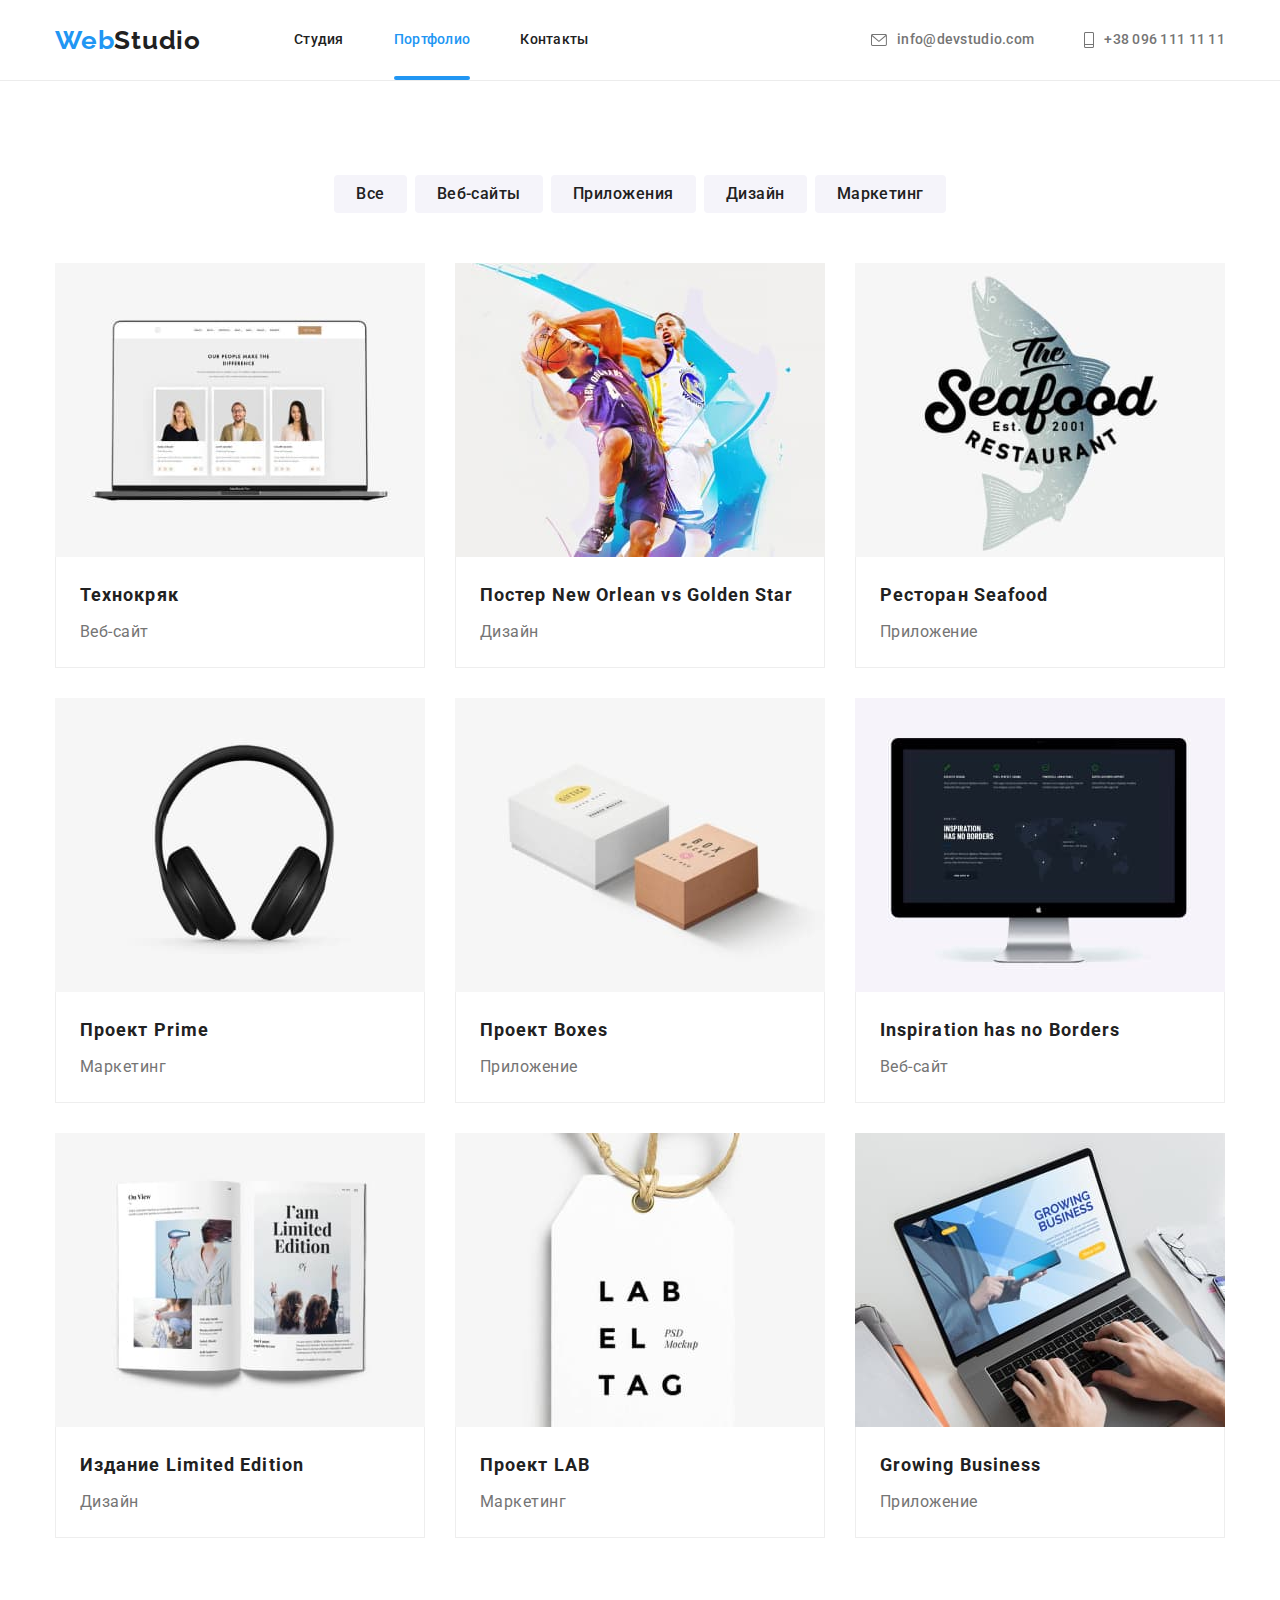
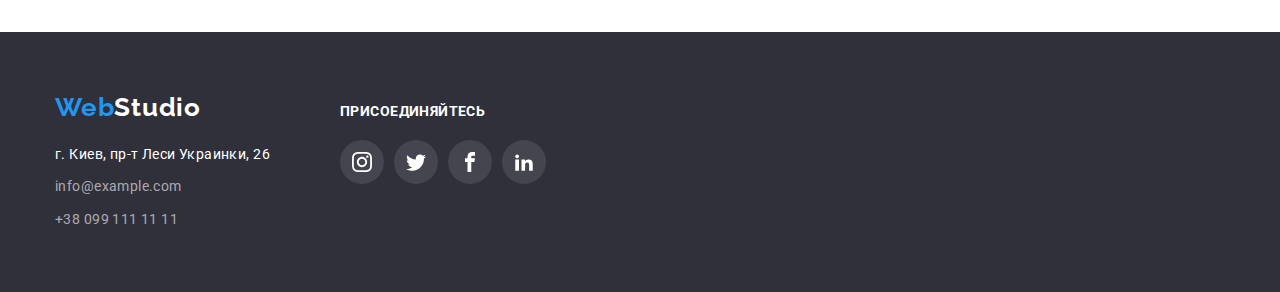
==== portfolio.html @ 9d71074f "hw6" ====
<!DOCTYPE html>
<html lang="ru">
<head>
    <meta charset="UTF-8">
    <meta http-equiv="X-UA-Compatible" content="IE=edge">
    <meta name="viewport" content="width=device-width, initial-scale=1.0">
    <link rel="preconnect" href="https://fonts.googleapis.com">
    <link rel="preconnect" href="https://fonts.gstatic.com" crossorigin>
    <link rel="stylesheet" href="https://fonts.googleapis.com/css2?family=Raleway:wght@700&family=Roboto:wght@400;500;700;900&display=swap">
    <link rel="stylesheet" href="https://cdnjs.cloudflare.com/ajax/libs/modern-normalize/1.0.0/modern-normalize.min.css" />
    <link rel="stylesheet" href="./css/styles.css">
    <title>Portfolio</title>
</head>
<body>
    <header>
        <div class="container header">
            <nav class="navigation">
                <a class="logo-header link" href="./index.html" lang="en"><span class="blue-part-logo">Web</span>Studio</a>
                <ul class="navigation-list list">
                    <li class="navigation-item"><a class="navigation-link link" href="./index.html">Студия</a></li>
                    <li class="navigation-item"><a class="navigation-link link active" href="./portfolio.html">Портфолио</a></li>
                    <li class="navigation-item"><a class="navigation-link link" href="">Контакты</a></li>
                </ul>
            </nav>
            <ul class="contacts list">
                <li class="contacts-item mail">
                    <a class="contacts-link link" href="mailto:info@devstudio.com">
                        <svg class="contacts-icon-mail contacts-icon">
                            <use href="./images/icon/symbol-defs.svg#icon-envelope"></use>
                        </svg>info@devstudio.com</a>
                </li>
                <li class="contacts-item telef">
                    <a class="contacts-link link" href="tel:+380961111111">
                        <svg class="contacts-icon-telef contacts-icon">
                            <use href="./images/icon/symbol-defs.svg#icon-telephone"></use>
                        </svg>+38 096 111 11 11</a>
                </li>
            </ul>
        </div>
    </header>
    <main>
        <section class="section">
            <div class="container">
                <h1 hidden>Наши роботы</h1>
                <ul class="filter list">
                    <li class="filter-item"><button class="btn-portfolio current" type="button">Все</button></li>
                    <li class="filter-item"><button class="btn-portfolio" type="button">Веб-сайты</button></li>
                    <li class="filter-item"><button class="btn-portfolio" type="button">Приложения</button></li>
                    <li class="filter-item"><button class="btn-portfolio" type="button">Дизайн</button></li>
                    <li class="filter-item"><button class="btn-portfolio" type="button">Маркетинг</button></li>
                </ul>
                <ul class="projects list">
                    <li  class="project-item">
                        <a class="project-link link" href="">
                            <div class="project-item-hover">
                                <img src="./images/portfolio/img.jpg" alt="Сайт на ноутбуке" width="368" height="294">
                                <p class="project-item-description">Технокряк это современная площадка распространения коронавируса. Компании используют эту платформу для цифрового
                                шпионажа и атак на защищённые сервера конкурентов.</p>
                            </div>
                            <div class="project-item-div">
                                <h2 class="projects-title">Технокряк</h2>
                                <p  class="projects-text">Веб-сайт</p>
                            </div>
                        </a>
                    </li>
                    <li class="project-item">
                        <a class="project-link link" href="">
                            <div class="project-item-hover">
                                <img src="./images/portfolio/img1.jpg" alt="Постер о баскетболе" width="368" height="294">
                                <p class="project-item-description">Технокряк это современная площадка распространения коронавируса. Компании используют
                                    эту платформу для цифрового
                                    шпионажа и атак на защищённые сервера конкурентов.</p>
                            </div>
                            <div class="project-item-div">
                                <h2 class="projects-title">Постер <span lang="en">New Orlean vs Golden Star</span></h2>
                                <p class="projects-text">Дизайн</p>
                            </div>
                        </a>
                    </li>
                    <li class="project-item">
                        <a class="project-link link" href="">
                            <div class="project-item-hover">
                                <img src="./images/portfolio/img2.jpg" alt="Лого ресторана" width="368" height="294">
                                <p class="project-item-description">Технокряк это современная площадка распространения коронавируса. Компании используют
                                    эту платформу для цифрового
                                    шпионажа и атак на защищённые сервера конкурентов.</p>
                            </div>
                            <div class="project-item-div">
                                <h2 class="projects-title">Ресторан <span lang="en">Seafood</span></h2>
                                <p class="projects-text">Приложение</p>
                            </div>
                        </a>
                    </li>
                    <li class="project-item">
                        <a class="project-link link" href="">
                            <div class="project-item-hover">
                                <img src="./images/portfolio/img3.jpg" alt="Наушники" width="368" height="294">
                                <p class="project-item-description">Технокряк это современная площадка распространения коронавируса. Компании используют
                                    эту платформу для цифрового
                                    шпионажа и атак на защищённые сервера конкурентов.</p>
                            </div>
                            <div class="project-item-div">
                                <h2 class="projects-title">Проект <span lang="en">Prime</span></h2>
                                <p class="projects-text">Маркетинг</p>
                            </div>
                        </a>
                    </li>
                    <li class="project-item">
                        <a class="project-link link" href="">
                            <div class="project-item-hover">
                                <img src="./images/portfolio/img4.jpg" alt="Коробки" width="368" height="294">
                                <p class="project-item-description">Технокряк это современная площадка распространения коронавируса. Компании используют
                                    эту платформу для цифрового
                                    шпионажа и атак на защищённые сервера конкурентов.</p>
                            </div>
                            <div class="project-item-div">
                                <h2 class="projects-title">Проект <span lang="en">Boxes</span></h2>
                                <p class="projects-text">Приложение</p>
                            </div>
                        </a>
                    </li>
                    <li class="project-item">
                        <a class="project-link link" href="">
                            <div class="project-item-hover">
                                <img src="./images/portfolio/img5.jpg" alt="Макбук" width="368" height="294">
                                <p class="project-item-description">Технокряк это современная площадка распространения коронавируса. Компании используют
                                    эту платформу для цифрового
                                    шпионажа и атак на защищённые сервера конкурентов.</p>
                            </div>
                            <div class="project-item-div">
                                <h2 class="projects-title" lang="en">Inspiration has no Borders</h2>
                                <p class="projects-text">Веб-сайт</p>
                            </div>
                        </a>
                    </li>
                    <li class="project-item project-item-with">
                        <a class="project-link link" href="">
                            <div class="project-item-hover">
                                <img src="./images/portfolio/img6.jpg" alt="Книга" width="368" height="294">
                                <p class="project-item-description">Технокряк это современная площадка распространения коронавируса. Компании используют
                                    эту платформу для цифрового
                                    шпионажа и атак на защищённые сервера конкурентов.</p>
                            </div>
                            <div class="project-item-div">
                                <h2 class="projects-title">Издание <span lang="en">Limited Edition</span></h2>
                                <p class="projects-text">Дизайн</p>
                            </div>
                        </a>
                    </li>
                    <li class="project-item project-item-with">
                        <a class="project-link link" href="">
                            <div class="project-item-hover">
                                <img src="./images/portfolio/img7.jpg" alt="Бирка" width="368" height="294">
                                <p class="project-item-description">Технокряк это современная площадка распространения коронавируса. Компании используют
                                    эту платформу для цифрового
                                    шпионажа и атак на защищённые сервера конкурентов.</p>
                            </div>
                            <div class="project-item-div">
                                <h2 class="projects-title">Проект <span lang="en">LAB</span></h2>
                                <p class="projects-text">Маркетинг</p>
                            </div>
                        </a>
                    </li>
                    <li class="project-item project-item-with">
                        <a class="project-link link" href="">
                            <div class="project-item-hover">
                                <img src="./images/portfolio/img8.jpg" alt="Приложение на ноутбуке" width="370" height="294">
                                <p class="project-item-description">Технокряк это современная площадка распространения коронавируса. Компании используют
                                    эту платформу для цифрового
                                    шпионажа и атак на защищённые сервера конкурентов.</p>
                            </div>
                            <div class="project-item-div">
                                <h2 class="projects-title" lang="en">Growing Business</h2>
                                <p class="projects-text">Приложение</p>
                            </div>
                        </a>
                    </li>
                </ul>
            </div>
        </section>
    </main>
    <footer class="footer">
        <div class="container footer-container">
            <div>
                <a class="logo-footer link" href="./index.html" lang="en"><span class="blue-part-logo">Web</span>Studio</a>
                <address>
                    <ul class="footer-list list">
                        <li class="footer-list-item">
                            <a class="maps link" href="https://goo.gl/maps/4jhVGRW3gbDR4ZDe9" target="_blank"
                                rel="noopener noreferrer">г. Киев, пр-т Леси Украинки, 26</a>
                        </li>
                        <li class="footer-list-item footer-contacts-item">
                            <a class="footer-contacts-link link" href="mailto:info@example.com">info@example.com</a>
                        </li>
                        <li class="footer-list-item footer-contacts-item">
                            <a class="footer-contacts-link link" href="tel:+380991111111">+38 099 111 11 11</a>
                        </li>
                    </ul>
                </address>
            </div>
            <div class="right-side-footer">
                <p class="text-footer">присоединяйтесь</p>
                <ul class="socials-list footer-social-list list">
                    <li class="socials-icon-list footer-social-list-item">
                        <a href="" class="socials-link footer-socials-link">
                            <svg class="socials-icon socials-icon-footer instagram">
                                <use href="./images/icon/symbol-defs.svg#icon-instagram"></use>
                            </svg>
                        </a>
                    </li>
                    <li class="socials-icon-list footer-social-list-item">
                        <a href="" class="socials-link footer-socials-link">
                            <svg class="socials-icon socials-icon-footer twitter">
                                <use href="./images/icon/symbol-defs.svg#icon-twitter"></use>
                            </svg>
                        </a>
                    </li>
                    <li class="socials-icon-list footer-social-list-item">
                        <a href="" class="socials-link footer-socials-link">
                            <svg class="socials-icon socials-icon-footer facebook">
                                <use href="./images/icon/symbol-defs.svg#icon-facebook"></use>
                            </svg>
                        </a>
                    </li>
                    <li class="socials-icon-list footer-social-list-item">
                        <a href="" class="socials-link footer-socials-link">
                            <svg class="socials-icon socials-icon-footer linkedin">
                                <use href="./images/icon/symbol-defs.svg#icon-linkedin"></use>
                            </svg>
                        </a>
                    </li>
                </ul>
            </div>
        </div>
    </footer>
</body>
</html>
---- css/styles.css ----
:root {
  --primary-title-color: #ffffff;
  --secondary-title-color: #212121;
  --hover-color: #2196f3;
  --main-text-color: #757575;
}
body {
  font-family: 'Roboto', sans-serif;
  background-color: #fff;
}
.link {
  text-decoration: none;
}
.list {
  list-style-type: none;
}

p,
h1,
h2,
h3,
h4,
h5,
h6 {
  margin-top: 0;
  margin-bottom: 0;
}

ul {
  margin-top: 0;
  margin-bottom: 0;
  padding-left: 0;
}

.container {
  width: 1200px;
  padding-left: 15px;
  padding-right: 15px;
  margin: 0 auto;
}

img {
  display: block;
  width: 100%;
  height: auto;
}

.section {
  padding-top: 94px;
  padding-bottom: 94px;
}

/*------------Header------------*/

header .container {
  display: flex;
  align-items: center;
}

.navigation {
  display: flex;
  align-items: center;
}

.navigation-list {
  display: flex;
}

.contacts {
  margin-left: auto;
  display: flex;
}

.mail {
  margin-right: 50px;
}

.contacts-item {
  display: flex;
}

.contacts-icon-mail {
  fill: #757575;
  margin-right: 10px;
}

.contacts-icon-telef {
  fill: #757575;
  margin-right: 10px;
}

.header {
  display: flex;
}

.navigation-item:not(:last-child) {
  margin-right: 50px;
}

.active::after {
  content: '';
  height: 4px;
  width: 100%;
  background: #2196f3;
  border-radius: 2px;
  display: block;
  position: absolute;
  bottom: 0;
}
.logo-header {
  margin-right: 93px;
}

.navigation-link {
  padding-top: 32px;
  padding-bottom: 32px;
  font-weight: 500;
  font-size: 14px;
  line-height: 1.14;
  letter-spacing: 0.02em;
  color: #212121;
  display: block;
  transition-property: fill, color;
  transition-duration: 250ms;
  transition-timing-function: cubic-bezier(0.4, 0, 0.2, 1);
  position: relative;
}

.contacts-link {
  font-weight: 500;
  font-size: 14px;
  line-height: 1.14;
  letter-spacing: 0.02em;
  color: #757575;
  align-items: center;
}

.contacts-link {
  text-align: center;
  display: flex;
  transition-property: color;
  transition-duration: 250ms;
  transition-timing-function: cubic-bezier(0.4, 0, 0.2, 1);
}

.contacts-link:hover,
.contacts-link:focus {
  color: #2196f3;
}

.contacts-icon-mail {
  width: 16px;
  height: 12px;
}

.contacts-icon-telef {
  width: 10px;
  height: 16px;
}

.contacts-icon {
  transition-property: fill;
  transition-duration: 250ms;
  transition-timing-function: cubic-bezier(0.4, 0, 0.2, 1);
}

.contacts-link:hover .contacts-icon,
.contacts-link:focus .contacts-icon {
  fill: #2196f3;
}

.navigation-link:focus,
.navigation-link:hover {
  fill: #2196f3;
  color: #2196f3;
}

.logo-header {
  font-family: 'Raleway', sans-serif;
  font-weight: 700;
  font-size: 26px;
  line-height: 1.19;
  letter-spacing: 0.03em;
  color: #212121;
  transition-property: transform;
  transition-duration: 100ms;
  transition-timing-function: linear;
}

.logo-header .blue-part-logo {
  color: #2196f3;
}

.logo-header:hover,
.logo-header:focus {
  transform: scale(1.1);
}

.active {
  color: #2196f3;
}

/*----------------------------------------Studio--------------------------------------*/

/*----------------Hero---------------*/

.hero {
  background-image: linear-gradient(rgba(47, 48, 58, 0.4), rgba(47, 48, 58, 0.4)),
    url(../images/studio/hero-bg.jpg);
  padding-bottom: 200px;
  padding-top: 200px;
  text-align: center;
  background-size: cover;
  background-position: center;
  background-repeat: no-repeat;
}

.hero-title {
  text-align: center;
  margin-bottom: 30px;
  font-weight: 900;
  font-size: 44px;
  line-height: 1.36;
  text-align: center;
  letter-spacing: 0.06em;
  text-transform: uppercase;
  color: var(--primary-title-color);
}

.hero-btn:hover,
.hero-btn:focus {
  cursor: pointer;
  background-color: #188ce8;
}

.hero-btn {
  font-weight: 700;
  font-size: 16px;
  line-height: 1.87;
  text-align: center;
  letter-spacing: 0.06em;
  color: #ffffff;
  background: #2196f3;
  border: transparent;
  border-radius: 4px;
  padding-top: 10px;
  padding-bottom: 10px;
  padding-left: 32px;
  padding-right: 32px;
  transition-property: background-color;
  transition-duration: 250ms;
  transition-timing-function: cubic-bezier(0.4, 0, 0.2, 1);
}

/*-------------------Benefits--------------*/

.benefits-title {
  display: none;
}

.benefits-list-item {
  width: 270px;
}

.benefits-list-item:not(:last-child) {
  margin-right: 30px;
}

.benefits-list {
  display: flex;
}

.benefits-list-title {
  margin-bottom: 10px;
  font-weight: 700;
  font-size: 14px;
  line-height: 1.14;
  letter-spacing: 0.03em;
  text-transform: uppercase;
  color: var(--secondary-title-color);
}

.benefits-list-text {
  font-weight: 400;
  font-size: 14px;
  line-height: 1.71;
  letter-spacing: 0.03em;
  color: var(--main-text-color);
}

.icon-benefit {
  margin-top: 25px;
  width: 65px;
  height: 70px;
}

.icons-list {
  margin-bottom: 30px;
}

.icon-item {
  border-radius: 4px;
  fill: #212121;
  text-align: center;
  background-color: #f5f4fa;
  width: 270px;
  height: 120px;
}

.benefits-icon-div {
  display: flex;
  justify-content: center;
  width: 270px;
  height: 120px;
  background-color: #f5f4fa;
  border-radius: 4px;
  margin-bottom: 30px;
}
/*-----------------Gallery----------------*/
.works {
  padding-top: 0;
}

.gallery-list {
  display: flex;
}

.gallery-list-item:not(:last-child) {
  margin-right: 30px;
}

.gallery-title {
  margin-bottom: 50px;
  font-weight: 700;
  font-size: 36px;
  line-height: 1.17;
  text-align: center;
  letter-spacing: 0.03em;
  color: var(--secondary-title-color);
}

.gallery-list-item {
  position: relative;
}

.gallery-text {
  position: absolute;
  bottom: 0;
  left: 0;
  padding-top: 27px;
  padding-bottom: 27px;
  padding-left: 82px;
  padding-right: 82px;
  background-color: rgba(47, 48, 58, 0.8);
  width: 100%;
  font-weight: bold;
  font-size: 14px;
  line-height: 1.14;
  letter-spacing: 0.03em;
  text-transform: uppercase;
  color: #ffffff;
}

/*---------------------Team-------------------*/
.team {
  background-color: #f5f4fa;
}

.team-list {
  display: flex;
}

.team-list-item {
  background: #ffffff;
  box-shadow: 0px 1px 3px rgba(0, 0, 0, 0.12), 0px 1px 1px rgba(0, 0, 0, 0.14),
    0px 2px 1px rgba(0, 0, 0, 0.2);
  border-radius: 0px 0px 4px 4px;
}

.team-list-item:not(:last-child) {
  margin-right: 30px;
}

.team-title {
  margin-bottom: 50px;
  font-weight: 700;
  font-size: 36px;
  line-height: 1.17;
  text-align: center;
  letter-spacing: 0.03em;
  color: var(--secondary-title-color);
}

.team-list-title {
  margin-bottom: 10px;
  font-weight: 500;
  font-size: 16px;
  line-height: 1.19;
  text-align: center;
  letter-spacing: 0.03em;
  color: var(--secondary-title-color);
}

.team-list-text {
  font-weight: 400;
  font-size: 16px;
  line-height: 1.19;
  text-align: center;
  letter-spacing: 0.03em;
  color: var(--main-text-color);
}

.team-list-cont {
  padding-top: 30px;
  padding-bottom: 30px;
}

.socials-icon {
  fill: #afb1b8;
  width: 20px;
  height: 20px;
  transition-property: fill;
  transition-duration: 250ms;
  transition-timing-function: cubic-bezier(0.4, 0, 0.2, 1);
}

.socials-list {
  justify-content: center;
  margin-top: 16px;
  display: flex;
}

.socials-link {
  display: flex;
  height: 44px;
  width: 44px;
  border-radius: 50%;
  background-color: #fff;
  align-items: center;
  justify-content: center;

  transition-property: background-color;
  transition-duration: 250ms;
  transition-timing-function: cubic-bezier(0.4, 0, 0.2, 1);
}

.socials-link:hover,
.socials-link:focus {
  background-color: #2196f3;
}

.socials-link:hover .socials-icon,
.socials-link:focus .socials-icon {
  fill: #fff;
}

.socials-icon-list:not(:last-child) {
  margin-right: 10px;
}

/*----------------------------Clients----------------*/

.clients-title {
  font-weight: 700;
  font-size: 36px;
  line-height: 1.17;
  text-align: center;
  letter-spacing: 0.03em;
}

.clients-list {
  margin-top: 50px;
  display: flex;
}

.clients-link {
  height: 92px;
  width: 170px;
  border: 1px solid #afb1b8;
  border-radius: 4px;
  display: flex;
  align-items: center;
  justify-content: center;
  transition-property: border;
  transition-duration: 250ms;
  transition-timing-function: cubic-bezier(0.4, 0, 0.2, 1);
}

.clients-icon {
  display: block;
  fill: #afb1b8;
  width: 106px;
  height: 60px;
  transition-property: fill;
  transition-duration: 250ms;
  transition-timing-function: cubic-bezier(0.4, 0, 0.2, 1);
}

.clients-link:hover,
.clients-link:focus {
  border: 1px solid #2196f3;
}

.clients-link:hover .clients-icon,
.clients-link:focus .clients-icon {
  fill: #2196f3;
}

.clients-list-item:not(:last-child) {
  margin-right: 30px;
}

/*--------------------------------------------------------Portfolio---------------------------------------------*/

header {
  border-bottom: 1px solid #ececec;
}

/*---------------Projects list------------------*/

.filter {
  display: flex;
  justify-content: center;
}

.filter-item:not(:last-child) {
  margin-right: 8px;
}

.projects {
  display: flex;
  flex-wrap: wrap;
  margin-top: 50px;
}

.project-item {
  margin-right: 30px;
  margin-bottom: 30px;
}

.project-item:nth-child(3n) {
  margin-right: 0px;
}

.project-link {
  display: block;
  transition-property: box-shadow;
  transition-duration: 250ms;
  transition-timing-function: cubic-bezier(0.4, 0, 0.2, 1);
}

.project-link:hover,
.project-link:focus {
  box-shadow: 0px 1px 1px rgba(0, 0, 0, 0.12), 0px 4px 4px rgba(0, 0, 0, 0.06),
    1px 4px 6px rgba(0, 0, 0, 0.16);
}

.project-item-with {
  margin-bottom: 0;
}

.project-item-div {
  padding-top: 20px;
  padding-bottom: 20px;
  padding-left: 24px;
  border-left: 1px solid #eeeeee;
  border-bottom: 1px solid #eeeeee;
  border-right: 1px solid #eeeeee;
}

.projects-title {
  margin-bottom: 4px;
  font-weight: 700;
  font-size: 18px;
  line-height: 2;
  letter-spacing: 0.06em;
  color: var(--secondary-title-color);
}

.projects-text {
  font-weight: 400;
  font-size: 16px;
  line-height: 1.87;
  letter-spacing: 0.03em;
  color: var(--main-text-color);
}

.btn-portfolio {
  font-weight: 500;
  font-size: 16px;
  line-height: 1.62;
  text-align: center;
  letter-spacing: 0.03em;
  color: #212121;
  background: #f5f4fa;
  border-radius: 4px;
  padding-top: 6px;
  padding-bottom: 6px;
  padding-left: 22px;
  padding-right: 22px;
  border: transparent;
  transition-property: background-color, color, transform;
  transition-duration: 250ms;
  transition-timing-function: cubic-bezier(0.4, 0, 0.2, 1);
}

.btn-portfolio:hover,
.btn-portfolio:focus,
.btn-portfolio:active {
  box-shadow: 0px 3px 1px rgba(0, 0, 0, 0.1), 0px 1px 2px rgba(0, 0, 0, 0.08),
    0px 2px 2px rgba(0, 0, 0, 0.12);
  background-color: #2196f3;
  color: #fff;
  cursor: pointer;
  transform: scale(1.05);
}

.project-item-hover {
  position: relative;
  overflow: hidden;
}

.project-item-description {
  position: absolute;
  top: 0;
  left: 0;
  height: 100%;
  padding-top: 63px;
  padding-bottom: 63px;
  padding-left: 24px;
  padding-right: 24px;
  color: #fff;
  font-size: 18px;
  line-height: 1.56;
  letter-spacing: 0.03em;
  background-color: rgba(33, 150, 243, 0.9);
  transform: translateY(100%);
  transition-property: transform;
  transition-duration: 250ms;
  transition-timing-function: cubic-bezier(0.4, 0, 0.2, 1);
}

.project-item:hover .project-item-description {
  transform: translateY(0%);
}

/*--------------Footer--------------*/

address {
  font-style: normal;
}

.footer {
  padding-top: 60px;
  padding-bottom: 60px;
  background-color: #2f303a;
}

.footer-list-item:not(:last-child) {
  margin-bottom: 9px;
}

.logo-footer {
  display: inline-block;
  margin-bottom: 20px;
  font-family: 'Raleway', sans-serif;
  font-weight: 700;
  font-size: 26px;
  line-height: 1.19;
  letter-spacing: 0.03em;
  color: #fff;
  transition-property: transform;
  transition-duration: 100ms;
  transition-timing-function: linear;
}

.logo-footer:hover,
.logo-footer:focus {
  transform: scale(1.1);
}

.logo-footer .blue-part-logo {
  color: #2196f3;
}

.maps {
  margin-top: 20px;
  font-family: Roboto;
  font-weight: 400;
  font-size: 14px;
  line-height: 1.71;
  letter-spacing: 0.03em;
  color: #ffffff;
}

.footer-contacts-link {
  font-weight: 400;
  font-size: 14px;
  line-height: 1.71;
  letter-spacing: 0.03em;
  color: rgba(255, 255, 255, 0.6);
}

.text-footer {
  font-weight: 700;
  font-size: 14px;
  line-height: 1.14;
  letter-spacing: 0.03em;
  text-transform: uppercase;
  color: #ffffff;
}

.footer-socials-link {
  background-color: rgba(255, 255, 255, 0.1);
  transition-property: background-color;
  transition-duration: 250ms;
  transition-timing-function: cubic-bezier(0.4, 0, 0.2, 1);
}

.footer-container {
  align-items: baseline;
  display: flex;
}

.socials-icon-footer {
  fill: #fff;
}

.footer-social-list {
  margin-top: 20px;
  margin-left: 0;
}

.right-side-footer {
  margin-left: 70px;
}

.footer-socials-link:hover {
  background-color: #2196f3;
}

.footer-form-text {
  font-weight: 700;
  font-size: 14px;
  line-height: calc(16 / 14);
  letter-spacing: 0.03em;
  text-transform: uppercase;
  color: #ffffff;
  margin-bottom: 20px;
}

.footer-form-input {
  border: 1px solid rgba(255, 255, 255, 0.3);
  border-radius: 4px;
  padding-left: 16px;
  padding-top: 15px;
  padding-bottom: 15px;
  background: transparent;
  display: block;
  margin-right: 12px;
  width: 358px;
  font-size: 14px;
  line-height: calc(16 / 14);
  letter-spacing: 0.03em;
  color: #ffffff;
}

.footer-form {
  margin-left: 93px;
}

.footer-form-btn {
  background: #2196f3;
  box-shadow: 0px 4px 4px rgba(0, 0, 0, 0.15);
  border-radius: 4px;
  border: transparent;
  width: 200px;
  height: 50px;
  font-weight: 700;
  font-size: 16px;
  line-height: calc(30 / 16);
  align-items: center;
  display: block;
  letter-spacing: 0.06em;
  color: #ffffff;
  position: relative;
  padding-left: 29px;
  padding-right: 62px;
  transition-property: background-color;
  transition-duration: 250ms;
  transition-timing-function: cubic-bezier(0.4, 0, 0.2, 1);
}

.footer-form-flex {
  display: flex;
}

.footer-form-btn-text::after {
  content: '';
  position: absolute;
  background-image: url(../images/icon/telegram.svg);
  display: block;
  fill: #ffffff;
  width: 24px;
  height: 24px;
  right: 28px;
  top: 13px;
}

.footer-form-btn:hover,
.footer-form-btn:focus {
  cursor: pointer;
  background-color: #188ce8;
}

/*--------------------------Modal-----------------------*/

.backdrop {
  position: fixed;
  width: 100vw;
  height: 100vh;
  top: 0;
  background-color: rgba(0, 0, 0, 0.2);
}

.modal {
  width: 528px;
  min-height: 581px;
  position: absolute;
  transform: translate(-50%, -50%);
  top: 50%;
  left: 50%;
  background-color: #fff;
  padding: 40px;
}

.backdrop.is-hidden {
  opacity: 0;
  visibility: hidden;
  pointer-events: none;
}

.btn-modal-close {
  border-radius: 50%;
  width: 30px;
  height: 30px;
  position: absolute;
  right: 0;
  top: 0;
  border: 1px solid rgba(0, 0, 0, 0.1);
  margin-right: 8px;
  margin-top: 8px;
  display: flex;
  align-items: center;
  justify-content: center;
  background-color: #fff;
}

.icon-modal-x {
  width: 11px;
  height: 11px;
  display: block;
  transition-property: fill;
  transition-duration: 250ms;
  transition-timing-function: cubic-bezier(0.4, 0, 0.2, 1);
}

.btn-modal-close:hover,
.btn-modal-close:focus {
  cursor: pointer;
}

.btn-modal-close:focus .icon-modal-x,
.btn-modal-close:hover .icon-modal-x {
  fill: #2196f3;
}

.modal-text {
  font-weight: 700;
  font-size: 20px;
  line-height: calc(23 / 20);
  text-align: center;
  letter-spacing: 0.03em;
  color: #212121;
  margin-bottom: 12px;
}

.modal-div {
  display: flex;
  flex-direction: column;
  margin-bottom: 10px;
}

.modal-label {
  margin-bottom: 4px;
  font-size: 12px;
  line-height: calc(14 / 12);
  letter-spacing: 0.01em;
  color: #757575;
}

.modal-input {
  padding-left: 42px;
  height: 40px;
  width: 100%;
  border: 1px solid rgba(33, 33, 33, 0.2);
  box-sizing: border-box;
  border-radius: 4px;
  outline: none;
  transition-property: border-color;
  transition-duration: 250ms;
  transition-timing-function: cubic-bezier(0.4, 0, 0.2, 1);
}

.modal-input:focus {
  border-color: #2196f3;
}

.modal-input:focus + .icon-modal {
  fill: #2196f3;
}

.icon-modal {
  transition-property: fill;
  transition-duration: 250ms;
  transition-timing-function: cubic-bezier(0.4, 0, 0.2, 1);
}

.icon-modal-user {
  width: 12px;
  height: 12px;
  fill: #212121;
  position: absolute;
  left: 14px;
  top: 14px;
}

.icon-modal-tel {
  height: 13px;
  width: 13px;
  fill: #212121;
  position: absolute;
  left: 14px;
  top: 14px;
}

.icon-modal-mail {
  width: 15px;
  height: 12px;
  fill: #212121;
  position: absolute;
  left: 14px;
  top: 14px;
}

.icon-position-div {
  position: relative;
}

.modal-comment {
  resize: none;
  width: 100%;
  height: 120px;
  border: 1px solid rgba(33, 33, 33, 0.2);
  border-radius: 4px;
  display: block;
  margin-top: 4px;
  padding-top: 12px;
  padding-bottom: 12px;
  padding-left: 16px;
  padding-right: 16px;
  outline: none;
  transition-property: border-color;
  transition-duration: 250ms;
  transition-timing-function: cubic-bezier(0.4, 0, 0.2, 1);
}

.modal-comment:focus {
  border-color: #2196f3;
}

.modal-comment::placeholder {
  font-size: 12px;
  line-height: calc(14 / 12);
  letter-spacing: 0.01em;
  color: rgba(117, 117, 117, 0.5);
}

.modal-checkbox-label {
  font-size: 14px;
  line-height: calc(24 / 14);
  letter-spacing: 0.03em;
  color: #757575;
  display: flex;
  align-items: center;
  margin-top: 20px;
}

.modal-checkbox-label::before {
  content: ' ';
  display: block;
  width: 16px;
  height: 15px;
  border: 2px solid #212121;
  border-radius: 2px;
  margin-right: 8px;
  transition-property: background-color, background-image, border;
  transition-duration: 250ms;
  transition-timing-function: cubic-bezier(0.4, 0, 0.2, 1);
}

.modal-link {
  color: #2196f3;
  margin-left: 3px;
}

.modal-chekbox-div {
  display: flex;
  justify-content: center;
}

.modal-checkbox:checked + .modal-checkbox-label::before {
  background-color: #2196f3;
  background-image: url(../images/icon/check.svg);
  background-repeat: no-repeat;
  background-size: contain;
  background-position: center;
  fill: #fff;
  border: none;
}

.visually-hidden {
  position: absolute;
  width: 1px;
  height: 1px;
  margin: -1px;
  padding: 0;
  overflow: hidden;
  border: 0;
  clip: rect(0 0 0 0);
}

.modal-btn-submit {
  width: 200px;
  height: 50px;
  padding-top: 10px;
  padding-bottom: 10px;
  padding-right: 55px;
  padding-left: 55px;
  font-weight: 700;
  font-size: 16px;
  line-height: calc(30 / 16);
  display: flex;
  align-items: center;
  text-align: center;
  letter-spacing: 0.06em;
  color: #ffffff;
  background-color: #2196f3;
  margin: 0 auto;
  margin-top: 30px;
  border: transparent;
  border-radius: 4px;
  transition-property: background-color;
  transition-duration: 250ms;
  transition-timing-function: cubic-bezier(0.4, 0, 0.2, 1);
}

.modal-btn-submit:hover,
.modal-btn-submit:focus {
  background-color: #188ce8;
}
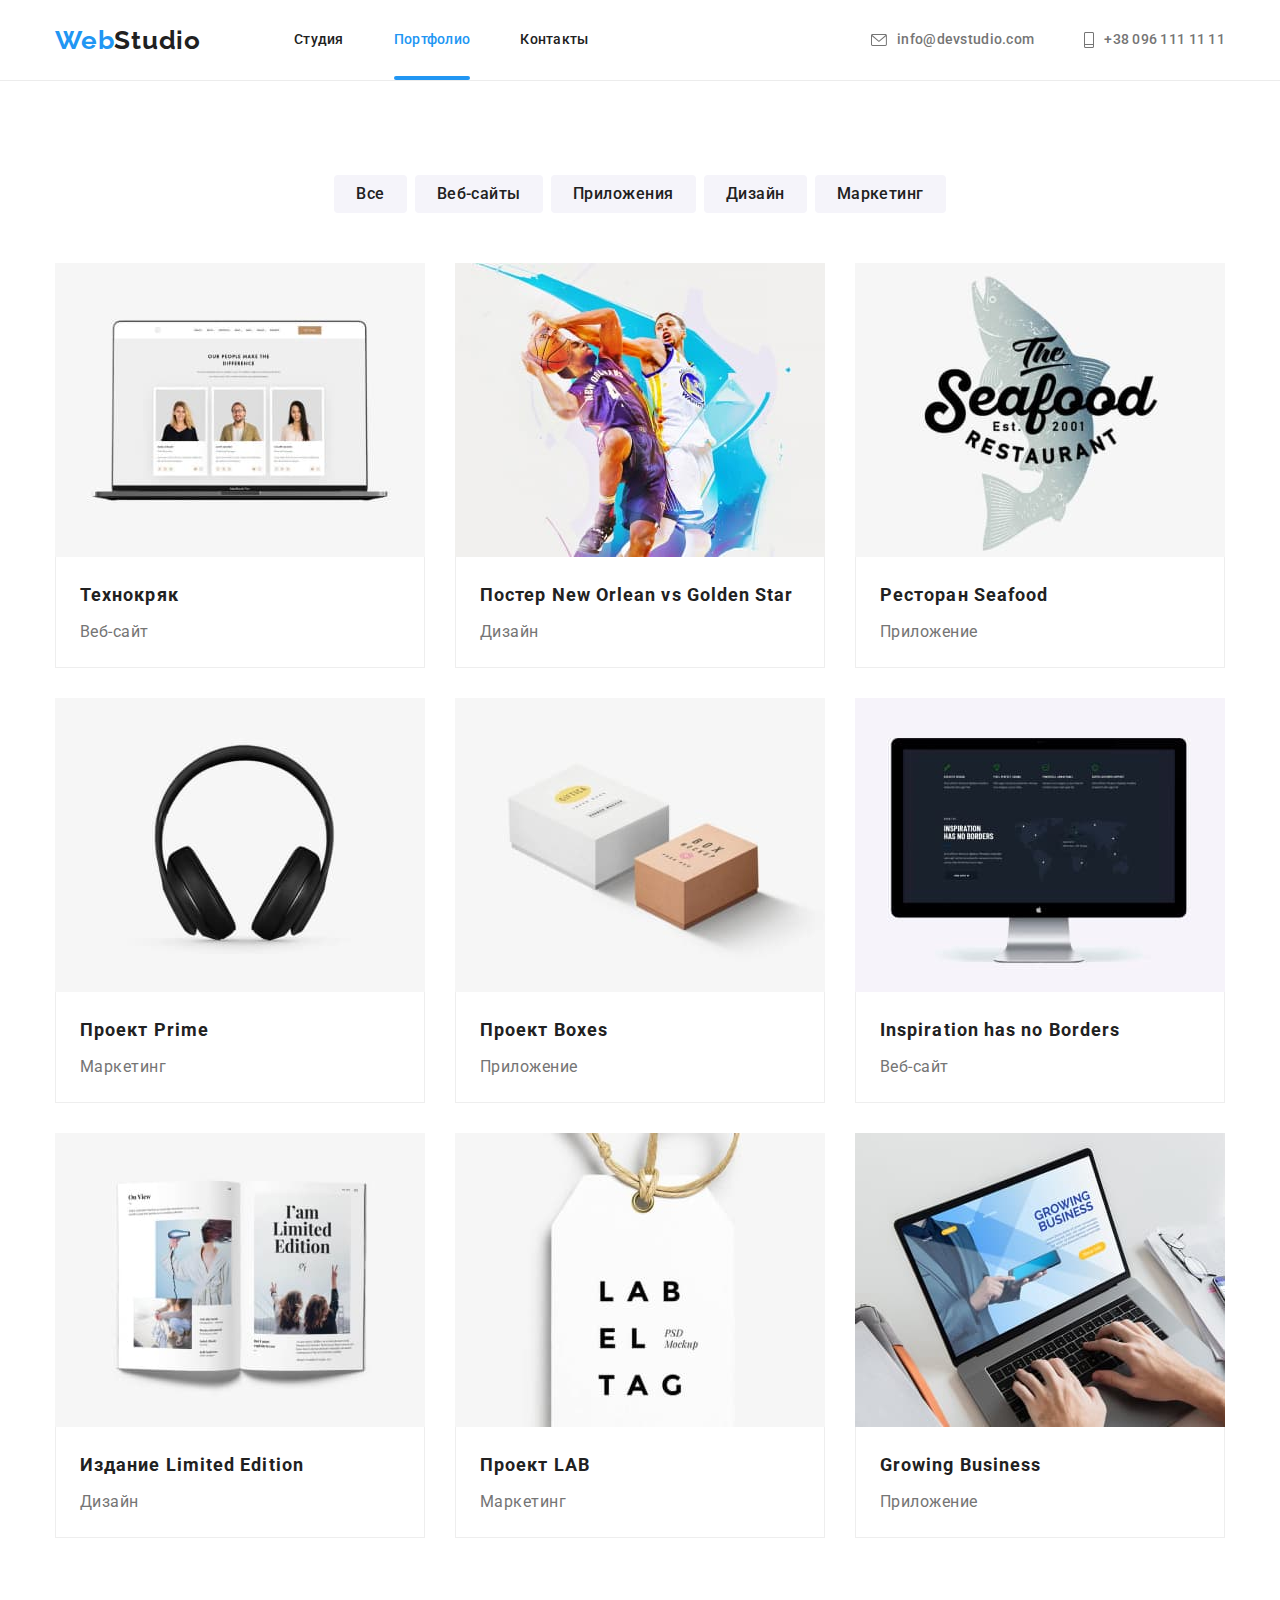
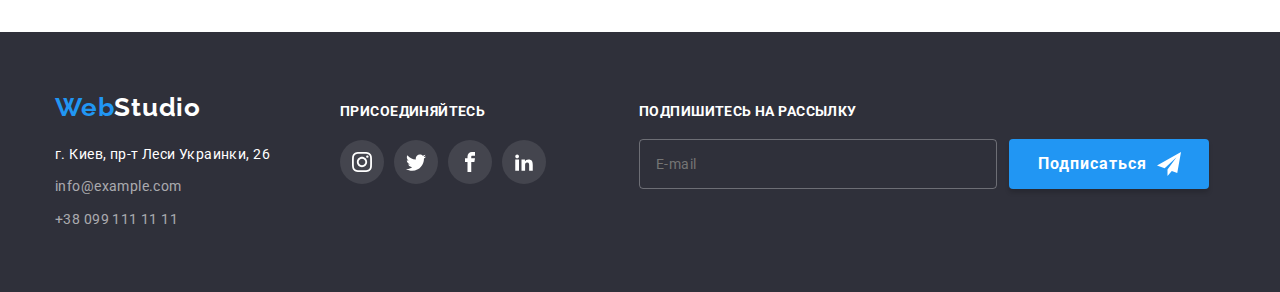
==== commit e71b93d0: "full6" ====
--- a/portfolio.html
+++ b/portfolio.html
@@ -231,6 +231,17 @@
                     </li>
                 </ul>
             </div>
+            <div class="footer-form">
+                <form action="#">
+                    <p class="footer-form-text">Подпишитесь на рассылку</p>
+                    <div class="footer-form-flex">
+                        <input type="email" name="email-footer" placeholder="E-mail" class="footer-form-input">
+                        <button type="submit" class="footer-form-btn">
+                            <p class="footer-form-btn-text">Подписаться</p>
+                        </button>
+                    </div>
+                </form>
+            </div>
         </div>
     </footer>
 </body>
--- a/css/styles.css
+++ b/css/styles.css
@@ -588,6 +588,7 @@
 .btn-portfolio {
   font-weight: 500;
   font-size: 16px;
+  transform: scale(1);
   line-height: 1.62;
   text-align: center;
   letter-spacing: 0.03em;
@@ -599,7 +600,7 @@
   padding-left: 22px;
   padding-right: 22px;
   border: transparent;
-  transition-property: background-color, color, transform;
+  transition-property: background-color, color, transform, box-shadow;
   transition-duration: 250ms;
   transition-timing-function: cubic-bezier(0.4, 0, 0.2, 1);
 }
@@ -634,13 +635,14 @@
   line-height: 1.56;
   letter-spacing: 0.03em;
   background-color: rgba(33, 150, 243, 0.9);
-  transform: translateY(100%);
+  transform: translateY(101%);
   transition-property: transform;
   transition-duration: 250ms;
   transition-timing-function: cubic-bezier(0.4, 0, 0.2, 1);
 }
 
-.project-item:hover .project-item-description {
+.project-link:hover .project-item-description,
+.project-link:focus .project-item-description {
   transform: translateY(0%);
 }
 
@@ -654,6 +656,10 @@
   padding-top: 60px;
   padding-bottom: 60px;
   background-color: #2f303a;
+}
+
+.left-side-footer {
+  flex-grow: 1;
 }
 
 .footer-list-item:not(:last-child) {
@@ -783,21 +789,24 @@
   display: block;
   letter-spacing: 0.06em;
   color: #ffffff;
-  position: relative;
   padding-left: 29px;
-  padding-right: 62px;
+  padding-right: 28px;
   transition-property: background-color;
   transition-duration: 250ms;
   transition-timing-function: cubic-bezier(0.4, 0, 0.2, 1);
 }
 
 .footer-form-flex {
+  display: flex;
+}
+
+.footer-form-btn-text {
+  align-items: center;
   display: flex;
 }
 
 .footer-form-btn-text::after {
   content: '';
-  position: absolute;
   background-image: url(../images/icon/telegram.svg);
   display: block;
   fill: #ffffff;
@@ -805,6 +814,7 @@
   height: 24px;
   right: 28px;
   top: 13px;
+  margin-left: 10px;
 }
 
 .footer-form-btn:hover,
@@ -821,6 +831,9 @@
   height: 100vh;
   top: 0;
   background-color: rgba(0, 0, 0, 0.2);
+  transition-property: visibility, opacity;
+  transition-duration: 250ms;
+  transition-timing-function: cubic-bezier(0.4, 0, 0.2, 1);
 }
 
 .modal {
@@ -832,6 +845,9 @@
   left: 50%;
   background-color: #fff;
   padding: 40px;
+  box-shadow: 0px 1px 3px rgba(0, 0, 0, 0.12), 0px 1px 1px rgba(0, 0, 0, 0.14),
+    0px 2px 1px rgba(0, 0, 0, 0.2);
+  border-radius: 4px;
 }
 
 .backdrop.is-hidden {
@@ -845,11 +861,9 @@
   width: 30px;
   height: 30px;
   position: absolute;
-  right: 0;
-  top: 0;
+  right: 8px;
+  top: 8px;
   border: 1px solid rgba(0, 0, 0, 0.1);
-  margin-right: 8px;
-  margin-top: 8px;
   display: flex;
   align-items: center;
   justify-content: center;
@@ -993,7 +1007,6 @@
   color: #757575;
   display: flex;
   align-items: center;
-  margin-top: 20px;
 }
 
 .modal-checkbox-label::before {
@@ -1017,6 +1030,7 @@
 .modal-chekbox-div {
   display: flex;
   justify-content: center;
+  margin-top: 20px;
 }
 
 .modal-checkbox:checked + .modal-checkbox-label::before {
